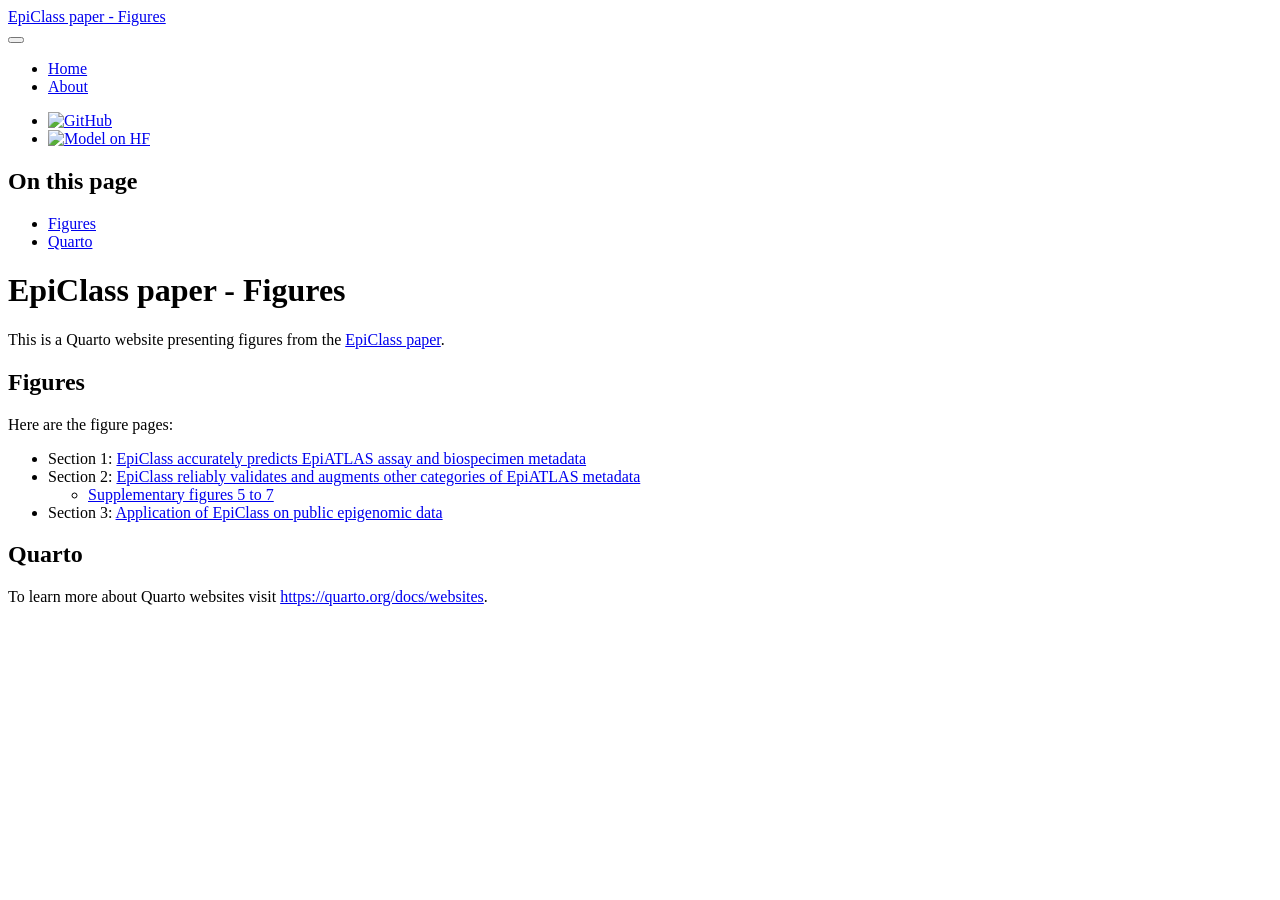
==== docs/epiclass-paper/index.html @ 41513eee "Update Quarto website - Minor figure updates - Update permalinks since repo moved to GitHub org" ====
<!DOCTYPE html>
<html xmlns="http://www.w3.org/1999/xhtml" lang="en" xml:lang="en"><head>

<meta charset="utf-8">
<meta name="generator" content="quarto-1.8.23">

<meta name="viewport" content="width=device-width, initial-scale=1.0, user-scalable=yes">


<title>EpiClass paper - Figures</title>
<style>
code{white-space: pre-wrap;}
span.smallcaps{font-variant: small-caps;}
div.columns{display: flex; gap: min(4vw, 1.5em);}
div.column{flex: auto; overflow-x: auto;}
div.hanging-indent{margin-left: 1.5em; text-indent: -1.5em;}
ul.task-list{list-style: none;}
ul.task-list li input[type="checkbox"] {
  width: 0.8em;
  margin: 0 0.8em 0.2em -1em; /* quarto-specific, see https://github.com/quarto-dev/quarto-cli/issues/4556 */ 
  vertical-align: middle;
}
</style>


<script src="site_libs/quarto-nav/quarto-nav.js"></script>
<script src="site_libs/quarto-nav/headroom.min.js"></script>
<script src="site_libs/clipboard/clipboard.min.js"></script>
<script src="site_libs/quarto-search/autocomplete.umd.js"></script>
<script src="site_libs/quarto-search/fuse.min.js"></script>
<script src="site_libs/quarto-search/quarto-search.js"></script>
<meta name="quarto:offset" content="./">
<script src="site_libs/quarto-html/quarto.js" type="module"></script>
<script src="site_libs/quarto-html/tabsets/tabsets.js" type="module"></script>
<script src="site_libs/quarto-html/axe/axe-check.js" type="module"></script>
<script src="site_libs/quarto-html/popper.min.js"></script>
<script src="site_libs/quarto-html/tippy.umd.min.js"></script>
<script src="site_libs/quarto-html/anchor.min.js"></script>
<link href="site_libs/quarto-html/tippy.css" rel="stylesheet">
<link href="site_libs/quarto-html/quarto-syntax-highlighting-1fe81d0376b2c50856e68e651e390326.css" rel="stylesheet" class="quarto-color-scheme" id="quarto-text-highlighting-styles">
<link href="site_libs/quarto-html/quarto-syntax-highlighting-dark-6f6599830d51be977da3b6af758f8eff.css" rel="stylesheet" class="quarto-color-scheme quarto-color-alternate" id="quarto-text-highlighting-styles">
<link href="site_libs/quarto-html/quarto-syntax-highlighting-1fe81d0376b2c50856e68e651e390326.css" rel="stylesheet" class="quarto-color-scheme-extra" id="quarto-text-highlighting-styles">
<script src="site_libs/bootstrap/bootstrap.min.js"></script>
<link href="site_libs/bootstrap/bootstrap-icons.css" rel="stylesheet">
<link href="site_libs/bootstrap/bootstrap-07bb197e0db71a6900aa1ce06f3a1fbf.min.css" rel="stylesheet" append-hash="true" class="quarto-color-scheme" id="quarto-bootstrap" data-mode="light">
<link href="site_libs/bootstrap/bootstrap-dark-4cb6446d4a8017853ee9f84ed5850398.min.css" rel="stylesheet" append-hash="true" class="quarto-color-scheme quarto-color-alternate" id="quarto-bootstrap" data-mode="dark">
<link href="site_libs/bootstrap/bootstrap-07bb197e0db71a6900aa1ce06f3a1fbf.min.css" rel="stylesheet" append-hash="true" class="quarto-color-scheme-extra" id="quarto-bootstrap" data-mode="light">
<script id="quarto-search-options" type="application/json">{
  "location": "navbar",
  "copy-button": false,
  "collapse-after": 3,
  "panel-placement": "end",
  "type": "overlay",
  "limit": 50,
  "keyboard-shortcut": [
    "f",
    "/",
    "s"
  ],
  "show-item-context": false,
  "language": {
    "search-no-results-text": "No results",
    "search-matching-documents-text": "matching documents",
    "search-copy-link-title": "Copy link to search",
    "search-hide-matches-text": "Hide additional matches",
    "search-more-match-text": "more match in this document",
    "search-more-matches-text": "more matches in this document",
    "search-clear-button-title": "Clear",
    "search-text-placeholder": "",
    "search-detached-cancel-button-title": "Cancel",
    "search-submit-button-title": "Submit",
    "search-label": "Search"
  }
}</script>


<link rel="stylesheet" href="styles.css">
</head>

<body class="nav-fixed quarto-light"><script id="quarto-html-before-body" type="application/javascript">
    const toggleBodyColorMode = (bsSheetEl) => {
      const mode = bsSheetEl.getAttribute("data-mode");
      const bodyEl = window.document.querySelector("body");
      if (mode === "dark") {
        bodyEl.classList.add("quarto-dark");
        bodyEl.classList.remove("quarto-light");
      } else {
        bodyEl.classList.add("quarto-light");
        bodyEl.classList.remove("quarto-dark");
      }
    }
    const toggleBodyColorPrimary = () => {
      const bsSheetEl = window.document.querySelector("link#quarto-bootstrap:not([rel=disabled-stylesheet])");
      if (bsSheetEl) {
        toggleBodyColorMode(bsSheetEl);
      }
    }
    const setColorSchemeToggle = (alternate) => {
      const toggles = window.document.querySelectorAll('.quarto-color-scheme-toggle');
      for (let i=0; i < toggles.length; i++) {
        const toggle = toggles[i];
        if (toggle) {
          if (alternate) {
            toggle.classList.add("alternate");
          } else {
            toggle.classList.remove("alternate");
          }
        }
      }
    };
    const toggleColorMode = (alternate) => {
      // Switch the stylesheets
      const primaryStylesheets = window.document.querySelectorAll('link.quarto-color-scheme:not(.quarto-color-alternate)');
      const alternateStylesheets = window.document.querySelectorAll('link.quarto-color-scheme.quarto-color-alternate');
      manageTransitions('#quarto-margin-sidebar .nav-link', false);
      if (alternate) {
        // note: dark is layered on light, we don't disable primary!
        enableStylesheet(alternateStylesheets);
        for (const sheetNode of alternateStylesheets) {
          if (sheetNode.id === "quarto-bootstrap") {
            toggleBodyColorMode(sheetNode);
          }
        }
      } else {
        disableStylesheet(alternateStylesheets);
        enableStylesheet(primaryStylesheets)
        toggleBodyColorPrimary();
      }
      manageTransitions('#quarto-margin-sidebar .nav-link', true);
      // Switch the toggles
      setColorSchemeToggle(alternate)
      // Hack to workaround the fact that safari doesn't
      // properly recolor the scrollbar when toggling (#1455)
      if (navigator.userAgent.indexOf('Safari') > 0 && navigator.userAgent.indexOf('Chrome') == -1) {
        manageTransitions("body", false);
        window.scrollTo(0, 1);
        setTimeout(() => {
          window.scrollTo(0, 0);
          manageTransitions("body", true);
        }, 40);
      }
    }
    const disableStylesheet = (stylesheets) => {
      for (let i=0; i < stylesheets.length; i++) {
        const stylesheet = stylesheets[i];
        stylesheet.rel = 'disabled-stylesheet';
      }
    }
    const enableStylesheet = (stylesheets) => {
      for (let i=0; i < stylesheets.length; i++) {
        const stylesheet = stylesheets[i];
        if(stylesheet.rel !== 'stylesheet') { // for Chrome, which will still FOUC without this check
          stylesheet.rel = 'stylesheet';
        }
      }
    }
    const manageTransitions = (selector, allowTransitions) => {
      const els = window.document.querySelectorAll(selector);
      for (let i=0; i < els.length; i++) {
        const el = els[i];
        if (allowTransitions) {
          el.classList.remove('notransition');
        } else {
          el.classList.add('notransition');
        }
      }
    }
    const isFileUrl = () => {
      return window.location.protocol === 'file:';
    }
    const hasAlternateSentinel = () => {
      let styleSentinel = getColorSchemeSentinel();
      if (styleSentinel !== null) {
        return styleSentinel === "alternate";
      } else {
        return false;
      }
    }
    const setStyleSentinel = (alternate) => {
      const value = alternate ? "alternate" : "default";
      if (!isFileUrl()) {
        window.localStorage.setItem("quarto-color-scheme", value);
      } else {
        localAlternateSentinel = value;
      }
    }
    const getColorSchemeSentinel = () => {
      if (!isFileUrl()) {
        const storageValue = window.localStorage.getItem("quarto-color-scheme");
        return storageValue != null ? storageValue : localAlternateSentinel;
      } else {
        return localAlternateSentinel;
      }
    }
    const toggleGiscusIfUsed = (isAlternate, darkModeDefault) => {
      const baseTheme = document.querySelector('#giscus-base-theme')?.value ?? 'light';
      const alternateTheme = document.querySelector('#giscus-alt-theme')?.value ?? 'dark';
      let newTheme = '';
      if(authorPrefersDark) {
        newTheme = isAlternate ? baseTheme : alternateTheme;
      } else {
        newTheme = isAlternate ? alternateTheme : baseTheme;
      }
      const changeGiscusTheme = () => {
        // From: https://github.com/giscus/giscus/issues/336
        const sendMessage = (message) => {
          const iframe = document.querySelector('iframe.giscus-frame');
          if (!iframe) return;
          iframe.contentWindow.postMessage({ giscus: message }, 'https://giscus.app');
        }
        sendMessage({
          setConfig: {
            theme: newTheme
          }
        });
      }
      const isGiscussLoaded = window.document.querySelector('iframe.giscus-frame') !== null;
      if (isGiscussLoaded) {
        changeGiscusTheme();
      }
    };
    const authorPrefersDark = false;
    const queryPrefersDark = window.matchMedia('(prefers-color-scheme: dark)');
    const darkModeDefault = queryPrefersDark.matches;
      document.querySelector('link#quarto-text-highlighting-styles.quarto-color-scheme-extra').rel = 'disabled-stylesheet';
      document.querySelector('link#quarto-bootstrap.quarto-color-scheme-extra').rel = 'disabled-stylesheet';
    let localAlternateSentinel = darkModeDefault ? 'alternate' : 'default';
    // Dark / light mode switch
    window.quartoToggleColorScheme = () => {
      // Read the current dark / light value
      let toAlternate = !hasAlternateSentinel();
      toggleColorMode(toAlternate);
      setStyleSentinel(toAlternate);
      toggleGiscusIfUsed(toAlternate, darkModeDefault);
      window.dispatchEvent(new Event('resize'));
    };
    queryPrefersDark.addEventListener("change", e => {
      if(window.localStorage.getItem("quarto-color-scheme") !== null)
        return;
      const alternate = e.matches
      toggleColorMode(alternate);
      localAlternateSentinel = e.matches ? 'alternate' : 'default'; // this is used alongside local storage!
      toggleGiscusIfUsed(alternate, darkModeDefault);
    });
    // Switch to dark mode if need be
    if (hasAlternateSentinel()) {
      toggleColorMode(true);
    } else {
      toggleColorMode(false);
    }
  </script>

<div id="quarto-search-results"></div>
  <header id="quarto-header" class="headroom fixed-top">
    <nav class="navbar navbar-expand-lg " data-bs-theme="dark">
      <div class="navbar-container container-fluid">
      <div class="navbar-brand-container mx-auto">
    <a href="./index.html" class="navbar-brand navbar-brand-logo">
    </a>
    <a class="navbar-brand" href="./index.html">
    <span class="navbar-title">EpiClass paper - Figures</span>
    </a>
  </div>
            <div id="quarto-search" class="" title="Search"></div>
          <button class="navbar-toggler" type="button" data-bs-toggle="collapse" data-bs-target="#navbarCollapse" aria-controls="navbarCollapse" role="menu" aria-expanded="false" aria-label="Toggle navigation" onclick="if (window.quartoToggleHeadroom) { window.quartoToggleHeadroom(); }">
  <span class="navbar-toggler-icon"></span>
</button>
          <div class="collapse navbar-collapse" id="navbarCollapse">
            <ul class="navbar-nav navbar-nav-scroll me-auto">
  <li class="nav-item">
    <a class="nav-link active" href="./index.html" aria-current="page"> 
<span class="menu-text">Home</span></a>
  </li>  
  <li class="nav-item">
    <a class="nav-link" href="./about.html"> 
<span class="menu-text">About</span></a>
  </li>  
</ul>
            <ul class="navbar-nav navbar-nav-scroll ms-auto">
  <li class="nav-item">
    <a class="nav-link" href="https://github.com/rabyj/EpiClass/tree/master"> 
<span class="menu-text"><img src="https://cdn.jsdelivr.net/npm/bootstrap-icons@1.10.0/icons/github.svg" title="View source code on GitHub" class="img-fluid" alt="GitHub"></span></a>
  </li>  
  <li class="nav-item">
    <a class="nav-link" href="https://huggingface.co/collections/KatLeChat/epiclass-models-68adb5ce65c8f2fb93322e59"> 
<span class="menu-text"><img src="https://huggingface.co/datasets/huggingface/badges/resolve/main/model-on-hf-sm.svg" title="Access EpiClass models on HuggingFace" class="img-fluid" alt="Model on HF"></span></a>
  </li>  
</ul>
          </div> <!-- /navcollapse -->
            <div class="quarto-navbar-tools">
  <a href="" class="quarto-color-scheme-toggle quarto-navigation-tool  px-1" onclick="window.quartoToggleColorScheme(); return false;" title="Toggle dark mode"><i class="bi"></i></a>
</div>
      </div> <!-- /container-fluid -->
    </nav>
</header>
<!-- content -->
<div id="quarto-content" class="quarto-container page-columns page-rows-contents page-layout-article page-navbar">
<!-- sidebar -->
<!-- margin-sidebar -->
    <div id="quarto-margin-sidebar" class="sidebar margin-sidebar">
        <nav id="TOC" role="doc-toc" class="toc-active">
    <h2 id="toc-title">On this page</h2>
   
  <ul>
  <li><a href="#figures" id="toc-figures" class="nav-link active" data-scroll-target="#figures">Figures</a></li>
  <li><a href="#quarto" id="toc-quarto" class="nav-link" data-scroll-target="#quarto">Quarto</a></li>
  </ul>
</nav>
    </div>
<!-- main -->
<main class="content" id="quarto-document-content">


<header id="title-block-header" class="quarto-title-block default">
<div class="quarto-title">
<h1 class="title">EpiClass paper - Figures</h1>
</div>



<div class="quarto-title-meta">

    
  
    
  </div>
  


</header>


<p>This is a Quarto website presenting figures from the <a href="https://doi.org/10.1101/2025.09.04.670545">EpiClass paper</a>.</p>
<section id="figures" class="level2">
<h2 class="anchored" data-anchor-id="figures">Figures</h2>
<p>Here are the figure pages:</p>
<ul>
<li>Section 1: <a href="./figs/fig1.html">EpiClass accurately predicts EpiATLAS assay and biospecimen metadata</a></li>
<li>Section 2: <a href="./figs/fig2.html">EpiClass reliably validates and augments other categories of EpiATLAS metadata</a>
<ul>
<li><a href="./figs/fig2-supp.html">Supplementary figures 5 to 7</a></li>
</ul></li>
<li>Section 3: <a href="./figs/fig3.html">Application of EpiClass on public epigenomic data</a></li>
</ul>
</section>
<section id="quarto" class="level2">
<h2 class="anchored" data-anchor-id="quarto">Quarto</h2>
<p>To learn more about Quarto websites visit <a href="https://quarto.org/docs/websites" class="uri">https://quarto.org/docs/websites</a>.</p>


</section>

</main> <!-- /main -->
<script id="quarto-html-after-body" type="application/javascript">
  window.document.addEventListener("DOMContentLoaded", function (event) {
    // Ensure there is a toggle, if there isn't float one in the top right
    if (window.document.querySelector('.quarto-color-scheme-toggle') === null) {
      const a = window.document.createElement('a');
      a.classList.add('top-right');
      a.classList.add('quarto-color-scheme-toggle');
      a.href = "";
      a.onclick = function() { try { window.quartoToggleColorScheme(); } catch {} return false; };
      const i = window.document.createElement("i");
      i.classList.add('bi');
      a.appendChild(i);
      window.document.body.appendChild(a);
    }
    setColorSchemeToggle(hasAlternateSentinel())
    const icon = "";
    const anchorJS = new window.AnchorJS();
    anchorJS.options = {
      placement: 'right',
      icon: icon
    };
    anchorJS.add('.anchored');
    const isCodeAnnotation = (el) => {
      for (const clz of el.classList) {
        if (clz.startsWith('code-annotation-')) {                     
          return true;
        }
      }
      return false;
    }
    const onCopySuccess = function(e) {
      // button target
      const button = e.trigger;
      // don't keep focus
      button.blur();
      // flash "checked"
      button.classList.add('code-copy-button-checked');
      var currentTitle = button.getAttribute("title");
      button.setAttribute("title", "Copied!");
      let tooltip;
      if (window.bootstrap) {
        button.setAttribute("data-bs-toggle", "tooltip");
        button.setAttribute("data-bs-placement", "left");
        button.setAttribute("data-bs-title", "Copied!");
        tooltip = new bootstrap.Tooltip(button, 
          { trigger: "manual", 
            customClass: "code-copy-button-tooltip",
            offset: [0, -8]});
        tooltip.show();    
      }
      setTimeout(function() {
        if (tooltip) {
          tooltip.hide();
          button.removeAttribute("data-bs-title");
          button.removeAttribute("data-bs-toggle");
          button.removeAttribute("data-bs-placement");
        }
        button.setAttribute("title", currentTitle);
        button.classList.remove('code-copy-button-checked');
      }, 1000);
      // clear code selection
      e.clearSelection();
    }
    const getTextToCopy = function(trigger) {
      const outerScaffold = trigger.parentElement.cloneNode(true);
      const codeEl = outerScaffold.querySelector('code');
      for (const childEl of codeEl.children) {
        if (isCodeAnnotation(childEl)) {
          childEl.remove();
        }
      }
      return codeEl.innerText;
    }
    const clipboard = new window.ClipboardJS('.code-copy-button:not([data-in-quarto-modal])', {
      text: getTextToCopy
    });
    clipboard.on('success', onCopySuccess);
    if (window.document.getElementById('quarto-embedded-source-code-modal')) {
      const clipboardModal = new window.ClipboardJS('.code-copy-button[data-in-quarto-modal]', {
        text: getTextToCopy,
        container: window.document.getElementById('quarto-embedded-source-code-modal')
      });
      clipboardModal.on('success', onCopySuccess);
    }
      var localhostRegex = new RegExp(/^(?:http|https):\/\/localhost\:?[0-9]*\//);
      var mailtoRegex = new RegExp(/^mailto:/);
        var filterRegex = new RegExp('/' + window.location.host + '/');
      var isInternal = (href) => {
          return filterRegex.test(href) || localhostRegex.test(href) || mailtoRegex.test(href);
      }
      // Inspect non-navigation links and adorn them if external
     var links = window.document.querySelectorAll('a[href]:not(.nav-link):not(.navbar-brand):not(.toc-action):not(.sidebar-link):not(.sidebar-item-toggle):not(.pagination-link):not(.no-external):not([aria-hidden]):not(.dropdown-item):not(.quarto-navigation-tool):not(.about-link)');
      for (var i=0; i<links.length; i++) {
        const link = links[i];
        if (!isInternal(link.href)) {
          // undo the damage that might have been done by quarto-nav.js in the case of
          // links that we want to consider external
          if (link.dataset.originalHref !== undefined) {
            link.href = link.dataset.originalHref;
          }
        }
      }
    function tippyHover(el, contentFn, onTriggerFn, onUntriggerFn) {
      const config = {
        allowHTML: true,
        maxWidth: 500,
        delay: 100,
        arrow: false,
        appendTo: function(el) {
            return el.parentElement;
        },
        interactive: true,
        interactiveBorder: 10,
        theme: 'quarto',
        placement: 'bottom-start',
      };
      if (contentFn) {
        config.content = contentFn;
      }
      if (onTriggerFn) {
        config.onTrigger = onTriggerFn;
      }
      if (onUntriggerFn) {
        config.onUntrigger = onUntriggerFn;
      }
      window.tippy(el, config); 
    }
    const noterefs = window.document.querySelectorAll('a[role="doc-noteref"]');
    for (var i=0; i<noterefs.length; i++) {
      const ref = noterefs[i];
      tippyHover(ref, function() {
        // use id or data attribute instead here
        let href = ref.getAttribute('data-footnote-href') || ref.getAttribute('href');
        try { href = new URL(href).hash; } catch {}
        const id = href.replace(/^#\/?/, "");
        const note = window.document.getElementById(id);
        if (note) {
          return note.innerHTML;
        } else {
          return "";
        }
      });
    }
    const xrefs = window.document.querySelectorAll('a.quarto-xref');
    const processXRef = (id, note) => {
      // Strip column container classes
      const stripColumnClz = (el) => {
        el.classList.remove("page-full", "page-columns");
        if (el.children) {
          for (const child of el.children) {
            stripColumnClz(child);
          }
        }
      }
      stripColumnClz(note)
      if (id === null || id.startsWith('sec-')) {
        // Special case sections, only their first couple elements
        const container = document.createElement("div");
        if (note.children && note.children.length > 2) {
          container.appendChild(note.children[0].cloneNode(true));
          for (let i = 1; i < note.children.length; i++) {
            const child = note.children[i];
            if (child.tagName === "P" && child.innerText === "") {
              continue;
            } else {
              container.appendChild(child.cloneNode(true));
              break;
            }
          }
          if (window.Quarto?.typesetMath) {
            window.Quarto.typesetMath(container);
          }
          return container.innerHTML
        } else {
          if (window.Quarto?.typesetMath) {
            window.Quarto.typesetMath(note);
          }
          return note.innerHTML;
        }
      } else {
        // Remove any anchor links if they are present
        const anchorLink = note.querySelector('a.anchorjs-link');
        if (anchorLink) {
          anchorLink.remove();
        }
        if (window.Quarto?.typesetMath) {
          window.Quarto.typesetMath(note);
        }
        if (note.classList.contains("callout")) {
          return note.outerHTML;
        } else {
          return note.innerHTML;
        }
      }
    }
    for (var i=0; i<xrefs.length; i++) {
      const xref = xrefs[i];
      tippyHover(xref, undefined, function(instance) {
        instance.disable();
        let url = xref.getAttribute('href');
        let hash = undefined; 
        if (url.startsWith('#')) {
          hash = url;
        } else {
          try { hash = new URL(url).hash; } catch {}
        }
        if (hash) {
          const id = hash.replace(/^#\/?/, "");
          const note = window.document.getElementById(id);
          if (note !== null) {
            try {
              const html = processXRef(id, note.cloneNode(true));
              instance.setContent(html);
            } finally {
              instance.enable();
              instance.show();
            }
          } else {
            // See if we can fetch this
            fetch(url.split('#')[0])
            .then(res => res.text())
            .then(html => {
              const parser = new DOMParser();
              const htmlDoc = parser.parseFromString(html, "text/html");
              const note = htmlDoc.getElementById(id);
              if (note !== null) {
                const html = processXRef(id, note);
                instance.setContent(html);
              } 
            }).finally(() => {
              instance.enable();
              instance.show();
            });
          }
        } else {
          // See if we can fetch a full url (with no hash to target)
          // This is a special case and we should probably do some content thinning / targeting
          fetch(url)
          .then(res => res.text())
          .then(html => {
            const parser = new DOMParser();
            const htmlDoc = parser.parseFromString(html, "text/html");
            const note = htmlDoc.querySelector('main.content');
            if (note !== null) {
              // This should only happen for chapter cross references
              // (since there is no id in the URL)
              // remove the first header
              if (note.children.length > 0 && note.children[0].tagName === "HEADER") {
                note.children[0].remove();
              }
              const html = processXRef(null, note);
              instance.setContent(html);
            } 
          }).finally(() => {
            instance.enable();
            instance.show();
          });
        }
      }, function(instance) {
      });
    }
        let selectedAnnoteEl;
        const selectorForAnnotation = ( cell, annotation) => {
          let cellAttr = 'data-code-cell="' + cell + '"';
          let lineAttr = 'data-code-annotation="' +  annotation + '"';
          const selector = 'span[' + cellAttr + '][' + lineAttr + ']';
          return selector;
        }
        const selectCodeLines = (annoteEl) => {
          const doc = window.document;
          const targetCell = annoteEl.getAttribute("data-target-cell");
          const targetAnnotation = annoteEl.getAttribute("data-target-annotation");
          const annoteSpan = window.document.querySelector(selectorForAnnotation(targetCell, targetAnnotation));
          const lines = annoteSpan.getAttribute("data-code-lines").split(",");
          const lineIds = lines.map((line) => {
            return targetCell + "-" + line;
          })
          let top = null;
          let height = null;
          let parent = null;
          if (lineIds.length > 0) {
              //compute the position of the single el (top and bottom and make a div)
              const el = window.document.getElementById(lineIds[0]);
              top = el.offsetTop;
              height = el.offsetHeight;
              parent = el.parentElement.parentElement;
            if (lineIds.length > 1) {
              const lastEl = window.document.getElementById(lineIds[lineIds.length - 1]);
              const bottom = lastEl.offsetTop + lastEl.offsetHeight;
              height = bottom - top;
            }
            if (top !== null && height !== null && parent !== null) {
              // cook up a div (if necessary) and position it 
              let div = window.document.getElementById("code-annotation-line-highlight");
              if (div === null) {
                div = window.document.createElement("div");
                div.setAttribute("id", "code-annotation-line-highlight");
                div.style.position = 'absolute';
                parent.appendChild(div);
              }
              div.style.top = top - 2 + "px";
              div.style.height = height + 4 + "px";
              div.style.left = 0;
              let gutterDiv = window.document.getElementById("code-annotation-line-highlight-gutter");
              if (gutterDiv === null) {
                gutterDiv = window.document.createElement("div");
                gutterDiv.setAttribute("id", "code-annotation-line-highlight-gutter");
                gutterDiv.style.position = 'absolute';
                const codeCell = window.document.getElementById(targetCell);
                const gutter = codeCell.querySelector('.code-annotation-gutter');
                gutter.appendChild(gutterDiv);
              }
              gutterDiv.style.top = top - 2 + "px";
              gutterDiv.style.height = height + 4 + "px";
            }
            selectedAnnoteEl = annoteEl;
          }
        };
        const unselectCodeLines = () => {
          const elementsIds = ["code-annotation-line-highlight", "code-annotation-line-highlight-gutter"];
          elementsIds.forEach((elId) => {
            const div = window.document.getElementById(elId);
            if (div) {
              div.remove();
            }
          });
          selectedAnnoteEl = undefined;
        };
          // Handle positioning of the toggle
      window.addEventListener(
        "resize",
        throttle(() => {
          elRect = undefined;
          if (selectedAnnoteEl) {
            selectCodeLines(selectedAnnoteEl);
          }
        }, 10)
      );
      function throttle(fn, ms) {
      let throttle = false;
      let timer;
        return (...args) => {
          if(!throttle) { // first call gets through
              fn.apply(this, args);
              throttle = true;
          } else { // all the others get throttled
              if(timer) clearTimeout(timer); // cancel #2
              timer = setTimeout(() => {
                fn.apply(this, args);
                timer = throttle = false;
              }, ms);
          }
        };
      }
        // Attach click handler to the DT
        const annoteDls = window.document.querySelectorAll('dt[data-target-cell]');
        for (const annoteDlNode of annoteDls) {
          annoteDlNode.addEventListener('click', (event) => {
            const clickedEl = event.target;
            if (clickedEl !== selectedAnnoteEl) {
              unselectCodeLines();
              const activeEl = window.document.querySelector('dt[data-target-cell].code-annotation-active');
              if (activeEl) {
                activeEl.classList.remove('code-annotation-active');
              }
              selectCodeLines(clickedEl);
              clickedEl.classList.add('code-annotation-active');
            } else {
              // Unselect the line
              unselectCodeLines();
              clickedEl.classList.remove('code-annotation-active');
            }
          });
        }
    const findCites = (el) => {
      const parentEl = el.parentElement;
      if (parentEl) {
        const cites = parentEl.dataset.cites;
        if (cites) {
          return {
            el,
            cites: cites.split(' ')
          };
        } else {
          return findCites(el.parentElement)
        }
      } else {
        return undefined;
      }
    };
    var bibliorefs = window.document.querySelectorAll('a[role="doc-biblioref"]');
    for (var i=0; i<bibliorefs.length; i++) {
      const ref = bibliorefs[i];
      const citeInfo = findCites(ref);
      if (citeInfo) {
        tippyHover(citeInfo.el, function() {
          var popup = window.document.createElement('div');
          citeInfo.cites.forEach(function(cite) {
            var citeDiv = window.document.createElement('div');
            citeDiv.classList.add('hanging-indent');
            citeDiv.classList.add('csl-entry');
            var biblioDiv = window.document.getElementById('ref-' + cite);
            if (biblioDiv) {
              citeDiv.innerHTML = biblioDiv.innerHTML;
            }
            popup.appendChild(citeDiv);
          });
          return popup.innerHTML;
        });
      }
    }
  });
  </script>
</div> <!-- /content -->




</body></html>
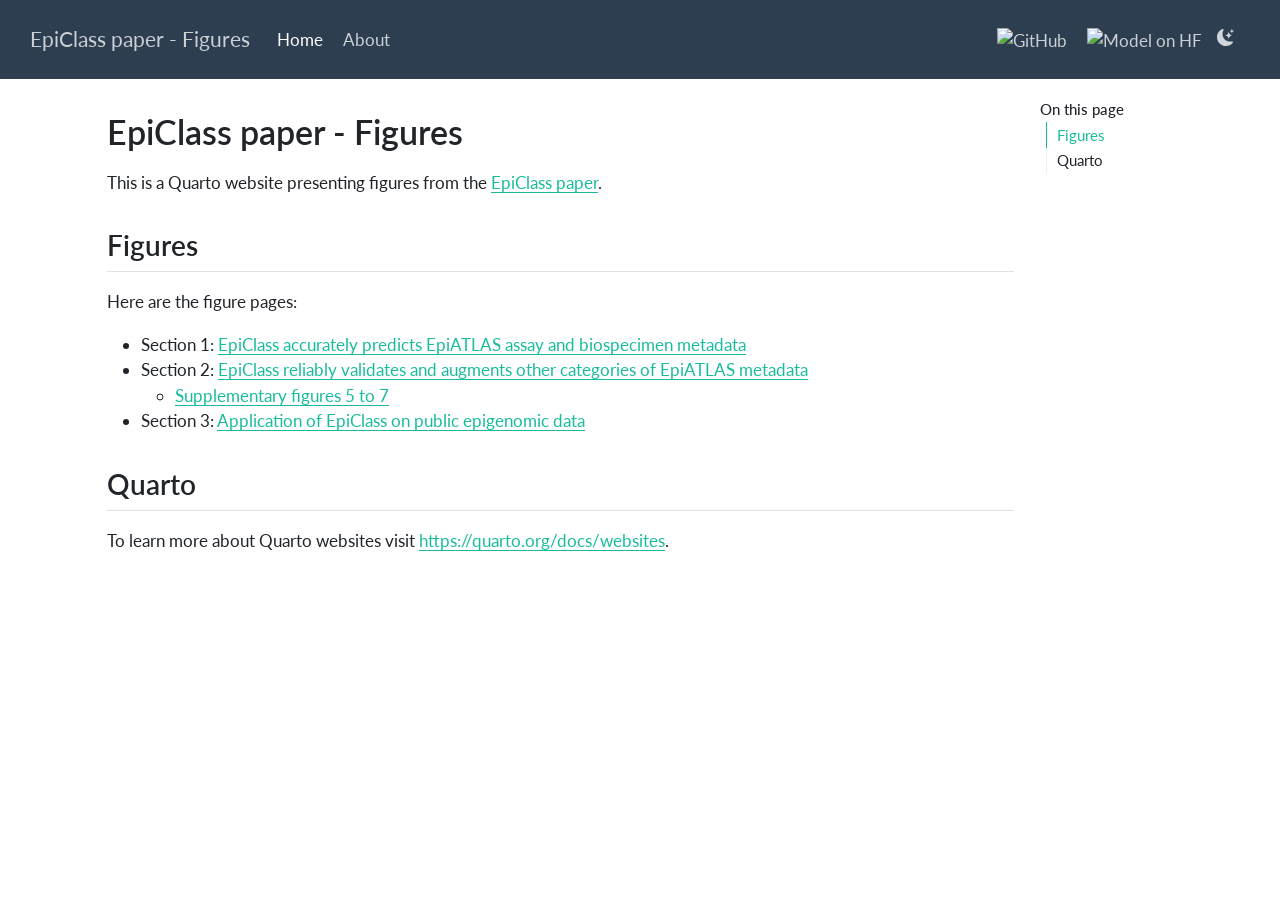
==== commit 365aaeb7: "Quarto: Update rendered website" ====
--- a/docs/epiclass-paper/index.html
+++ b/docs/epiclass-paper/index.html
@@ -2,13 +2,16 @@
 <html xmlns="http://www.w3.org/1999/xhtml" lang="en" xml:lang="en"><head>
 
 <meta charset="utf-8">
-<meta name="generator" content="quarto-1.8.23">
+<meta name="generator" content="quarto-1.9.37">
 
 <meta name="viewport" content="width=device-width, initial-scale=1.0, user-scalable=yes">
 
 
 <title>EpiClass paper - Figures</title>
 <style>
+/* Default styles provided by pandoc.
+** See https://pandoc.org/MANUAL.html#variables-for-html for config info.
+*/
 code{white-space: pre-wrap;}
 span.smallcaps{font-variant: small-caps;}
 div.columns{display: flex; gap: min(4vw, 1.5em);}
@@ -32,19 +35,18 @@
 <meta name="quarto:offset" content="./">
 <script src="site_libs/quarto-html/quarto.js" type="module"></script>
 <script src="site_libs/quarto-html/tabsets/tabsets.js" type="module"></script>
-<script src="site_libs/quarto-html/axe/axe-check.js" type="module"></script>
 <script src="site_libs/quarto-html/popper.min.js"></script>
 <script src="site_libs/quarto-html/tippy.umd.min.js"></script>
 <script src="site_libs/quarto-html/anchor.min.js"></script>
 <link href="site_libs/quarto-html/tippy.css" rel="stylesheet">
-<link href="site_libs/quarto-html/quarto-syntax-highlighting-1fe81d0376b2c50856e68e651e390326.css" rel="stylesheet" class="quarto-color-scheme" id="quarto-text-highlighting-styles">
-<link href="site_libs/quarto-html/quarto-syntax-highlighting-dark-6f6599830d51be977da3b6af758f8eff.css" rel="stylesheet" class="quarto-color-scheme quarto-color-alternate" id="quarto-text-highlighting-styles">
-<link href="site_libs/quarto-html/quarto-syntax-highlighting-1fe81d0376b2c50856e68e651e390326.css" rel="stylesheet" class="quarto-color-scheme-extra" id="quarto-text-highlighting-styles">
+<link href="site_libs/quarto-html/quarto-syntax-highlighting-7f8f88aac4f3542376d5c11b86a4c14d.css" rel="stylesheet" class="quarto-color-scheme" id="quarto-text-highlighting-styles">
+<link href="site_libs/quarto-html/quarto-syntax-highlighting-dark-d0ae9245876894da5ac7e18953ecc5cc.css" rel="stylesheet" class="quarto-color-scheme quarto-color-alternate" id="quarto-text-highlighting-styles">
+<link href="site_libs/quarto-html/quarto-syntax-highlighting-7f8f88aac4f3542376d5c11b86a4c14d.css" rel="stylesheet" class="quarto-color-scheme-extra" id="quarto-text-highlighting-styles">
 <script src="site_libs/bootstrap/bootstrap.min.js"></script>
 <link href="site_libs/bootstrap/bootstrap-icons.css" rel="stylesheet">
-<link href="site_libs/bootstrap/bootstrap-07bb197e0db71a6900aa1ce06f3a1fbf.min.css" rel="stylesheet" append-hash="true" class="quarto-color-scheme" id="quarto-bootstrap" data-mode="light">
-<link href="site_libs/bootstrap/bootstrap-dark-4cb6446d4a8017853ee9f84ed5850398.min.css" rel="stylesheet" append-hash="true" class="quarto-color-scheme quarto-color-alternate" id="quarto-bootstrap" data-mode="dark">
-<link href="site_libs/bootstrap/bootstrap-07bb197e0db71a6900aa1ce06f3a1fbf.min.css" rel="stylesheet" append-hash="true" class="quarto-color-scheme-extra" id="quarto-bootstrap" data-mode="light">
+<link href="site_libs/bootstrap/bootstrap-ccfd2e8edac453e2cd6bf10be5bb8220.min.css" rel="stylesheet" append-hash="true" class="quarto-color-scheme" id="quarto-bootstrap" data-mode="light">
+<link href="site_libs/bootstrap/bootstrap-dark-0bb17cc96dacb0f610bd5f8b581cd874.min.css" rel="stylesheet" append-hash="true" class="quarto-color-scheme quarto-color-alternate" id="quarto-bootstrap" data-mode="dark">
+<link href="site_libs/bootstrap/bootstrap-ccfd2e8edac453e2cd6bf10be5bb8220.min.css" rel="stylesheet" append-hash="true" class="quarto-color-scheme-extra" id="quarto-bootstrap" data-mode="light">
 <script id="quarto-search-options" type="application/json">{
   "location": "navbar",
   "copy-button": false,
@@ -255,8 +257,6 @@
     <nav class="navbar navbar-expand-lg " data-bs-theme="dark">
       <div class="navbar-container container-fluid">
       <div class="navbar-brand-container mx-auto">
-    <a href="./index.html" class="navbar-brand navbar-brand-logo">
-    </a>
     <a class="navbar-brand" href="./index.html">
     <span class="navbar-title">EpiClass paper - Figures</span>
     </a>
@@ -278,7 +278,7 @@
 </ul>
             <ul class="navbar-nav navbar-nav-scroll ms-auto">
   <li class="nav-item">
-    <a class="nav-link" href="https://github.com/rabyj/EpiClass/tree/master"> 
+    <a class="nav-link" href="https://github.com/labjacquespe/EpiClass/tree/master"> 
 <span class="menu-text"><img src="https://cdn.jsdelivr.net/npm/bootstrap-icons@1.10.0/icons/github.svg" title="View source code on GitHub" class="img-fluid" alt="GitHub"></span></a>
   </li>  
   <li class="nav-item">
@@ -335,12 +335,12 @@
 <h2 class="anchored" data-anchor-id="figures">Figures</h2>
 <p>Here are the figure pages:</p>
 <ul>
-<li>Section 1: <a href="./figs/fig1.html">EpiClass accurately predicts EpiATLAS assay and biospecimen metadata</a></li>
-<li>Section 2: <a href="./figs/fig2.html">EpiClass reliably validates and augments other categories of EpiATLAS metadata</a>
+<li>Section 1: <a href="./figs/sec1.html">EpiClass accurately predicts EpiATLAS assay and biospecimen metadata</a></li>
+<li>Section 2: <a href="./figs/sec2.html">EpiClass reliably validates and augments other categories of EpiATLAS metadata</a>
 <ul>
-<li><a href="./figs/fig2-supp.html">Supplementary figures 5 to 7</a></li>
+<li><a href="./figs/sec2-supp.html">Supplementary figures 5 to 7</a></li>
 </ul></li>
-<li>Section 3: <a href="./figs/fig3.html">Application of EpiClass on public epigenomic data</a></li>
+<li>Section 3: <a href="./figs/sec3.html">Application of EpiClass on public epigenomic data</a></li>
 </ul>
 </section>
 <section id="quarto" class="level2">
--- a/docs/epiclass-paper/site_libs/quarto-html/quarto-syntax-highlighting-7f8f88aac4f3542376d5c11b86a4c14d.css
+++ b/docs/epiclass-paper/site_libs/quarto-html/quarto-syntax-highlighting-7f8f88aac4f3542376d5c11b86a4c14d.css
@@ -0,0 +1,236 @@
+/* quarto syntax highlight colors */
+:root {
+  --quarto-hl-ot-color: #003B4F;
+  --quarto-hl-at-color: #657422;
+  --quarto-hl-ss-color: #20794D;
+  --quarto-hl-an-color: #5E5E5E;
+  --quarto-hl-fu-color: #4758AB;
+  --quarto-hl-st-color: #20794D;
+  --quarto-hl-cf-color: #003B4F;
+  --quarto-hl-op-color: #5E5E5E;
+  --quarto-hl-er-color: #AD0000;
+  --quarto-hl-bn-color: #AD0000;
+  --quarto-hl-al-color: #AD0000;
+  --quarto-hl-va-color: #111111;
+  --quarto-hl-bu-color: inherit;
+  --quarto-hl-ex-color: inherit;
+  --quarto-hl-pp-color: #AD0000;
+  --quarto-hl-in-color: #5E5E5E;
+  --quarto-hl-vs-color: #20794D;
+  --quarto-hl-wa-color: #5E5E5E;
+  --quarto-hl-do-color: #5E5E5E;
+  --quarto-hl-im-color: #00769E;
+  --quarto-hl-ch-color: #20794D;
+  --quarto-hl-dt-color: #AD0000;
+  --quarto-hl-fl-color: #AD0000;
+  --quarto-hl-co-color: #5E5E5E;
+  --quarto-hl-cv-color: #5E5E5E;
+  --quarto-hl-cn-color: #8f5902;
+  --quarto-hl-sc-color: #5E5E5E;
+  --quarto-hl-dv-color: #AD0000;
+  --quarto-hl-kw-color: #003B4F;
+}
+
+/* other quarto variables */
+:root {
+  --quarto-font-monospace: SFMono-Regular, Menlo, Monaco, Consolas, "Liberation Mono", "Courier New", monospace;
+}
+
+/* syntax highlight based on Pandoc's rules */
+pre > code.sourceCode > span {
+  color: #003B4F;
+}
+
+code.sourceCode > span {
+  color: #003B4F;
+}
+
+div.sourceCode,
+div.sourceCode pre.sourceCode {
+  color: #003B4F;
+}
+
+/* Normal */
+code span {
+  color: #003B4F;
+}
+
+/* Alert */
+code span.al {
+  color: #AD0000;
+  font-style: inherit;
+}
+
+/* Annotation */
+code span.an {
+  color: #5E5E5E;
+  font-style: inherit;
+}
+
+/* Attribute */
+code span.at {
+  color: #657422;
+  font-style: inherit;
+}
+
+/* BaseN */
+code span.bn {
+  color: #AD0000;
+  font-style: inherit;
+}
+
+/* BuiltIn */
+code span.bu {
+  font-style: inherit;
+}
+
+/* ControlFlow */
+code span.cf {
+  color: #003B4F;
+  font-weight: bold;
+  font-style: inherit;
+}
+
+/* Char */
+code span.ch {
+  color: #20794D;
+  font-style: inherit;
+}
+
+/* Constant */
+code span.cn {
+  color: #8f5902;
+  font-style: inherit;
+}
+
+/* Comment */
+code span.co {
+  color: #5E5E5E;
+  font-style: inherit;
+}
+
+/* CommentVar */
+code span.cv {
+  color: #5E5E5E;
+  font-style: italic;
+}
+
+/* Documentation */
+code span.do {
+  color: #5E5E5E;
+  font-style: italic;
+}
+
+/* DataType */
+code span.dt {
+  color: #AD0000;
+  font-style: inherit;
+}
+
+/* DecVal */
+code span.dv {
+  color: #AD0000;
+  font-style: inherit;
+}
+
+/* Error */
+code span.er {
+  color: #AD0000;
+  font-style: inherit;
+}
+
+/* Extension */
+code span.ex {
+  font-style: inherit;
+}
+
+/* Float */
+code span.fl {
+  color: #AD0000;
+  font-style: inherit;
+}
+
+/* Function */
+code span.fu {
+  color: #4758AB;
+  font-style: inherit;
+}
+
+/* Import */
+code span.im {
+  color: #00769E;
+  font-style: inherit;
+}
+
+/* Information */
+code span.in {
+  color: #5E5E5E;
+  font-style: inherit;
+}
+
+/* Keyword */
+code span.kw {
+  color: #003B4F;
+  font-weight: bold;
+  font-style: inherit;
+}
+
+/* Operator */
+code span.op {
+  color: #5E5E5E;
+  font-style: inherit;
+}
+
+/* Other */
+code span.ot {
+  color: #003B4F;
+  font-style: inherit;
+}
+
+/* Preprocessor */
+code span.pp {
+  color: #AD0000;
+  font-style: inherit;
+}
+
+/* SpecialChar */
+code span.sc {
+  color: #5E5E5E;
+  font-style: inherit;
+}
+
+/* SpecialString */
+code span.ss {
+  color: #20794D;
+  font-style: inherit;
+}
+
+/* String */
+code span.st {
+  color: #20794D;
+  font-style: inherit;
+}
+
+/* Variable */
+code span.va {
+  color: #111111;
+  font-style: inherit;
+}
+
+/* VerbatimString */
+code span.vs {
+  color: #20794D;
+  font-style: inherit;
+}
+
+/* Warning */
+code span.wa {
+  color: #5E5E5E;
+  font-style: italic;
+}
+
+.prevent-inlining {
+  content: "</";
+}
+
+/*# sourceMappingURL=789ad8cd35626ba772517505b42a116e.css.map */
--- a/docs/epiclass-paper/site_libs/quarto-html/quarto-syntax-highlighting-dark-d0ae9245876894da5ac7e18953ecc5cc.css
+++ b/docs/epiclass-paper/site_libs/quarto-html/quarto-syntax-highlighting-dark-d0ae9245876894da5ac7e18953ecc5cc.css
@@ -0,0 +1,219 @@
+/* quarto syntax highlight colors */
+:root {
+  --quarto-hl-al-color: #f07178;
+  --quarto-hl-an-color: #d4d0ab;
+  --quarto-hl-at-color: #00e0e0;
+  --quarto-hl-bn-color: #d4d0ab;
+  --quarto-hl-bu-color: #abe338;
+  --quarto-hl-ch-color: #abe338;
+  --quarto-hl-co-color: #f8f8f2;
+  --quarto-hl-cv-color: #ffd700;
+  --quarto-hl-cn-color: #ffd700;
+  --quarto-hl-cf-color: #ffa07a;
+  --quarto-hl-dt-color: #ffa07a;
+  --quarto-hl-dv-color: #d4d0ab;
+  --quarto-hl-do-color: #f8f8f2;
+  --quarto-hl-er-color: #f07178;
+  --quarto-hl-ex-color: #00e0e0;
+  --quarto-hl-fl-color: #d4d0ab;
+  --quarto-hl-fu-color: #ffa07a;
+  --quarto-hl-im-color: #abe338;
+  --quarto-hl-in-color: #d4d0ab;
+  --quarto-hl-kw-color: #ffa07a;
+  --quarto-hl-op-color: #ffa07a;
+  --quarto-hl-ot-color: #00e0e0;
+  --quarto-hl-pp-color: #dcc6e0;
+  --quarto-hl-re-color: #00e0e0;
+  --quarto-hl-sc-color: #abe338;
+  --quarto-hl-ss-color: #abe338;
+  --quarto-hl-st-color: #abe338;
+  --quarto-hl-va-color: #00e0e0;
+  --quarto-hl-vs-color: #abe338;
+  --quarto-hl-wa-color: #dcc6e0;
+}
+
+/* other quarto variables */
+:root {
+  --quarto-font-monospace: SFMono-Regular, Menlo, Monaco, Consolas, "Liberation Mono", "Courier New", monospace;
+}
+
+/* syntax highlight based on Pandoc's rules */
+pre > code.sourceCode > span {
+  color: #f8f8f2;
+}
+
+code.sourceCode > span {
+  color: #f8f8f2;
+}
+
+div.sourceCode,
+div.sourceCode pre.sourceCode {
+  color: #f8f8f2;
+}
+
+/* Normal */
+code span {
+  color: #f8f8f2;
+}
+
+/* Alert */
+code span.al {
+  color: #f07178;
+}
+
+/* Annotation */
+code span.an {
+  color: #d4d0ab;
+}
+
+/* Attribute */
+code span.at {
+  color: #00e0e0;
+}
+
+/* BaseN */
+code span.bn {
+  color: #d4d0ab;
+}
+
+/* BuiltIn */
+code span.bu {
+  color: #abe338;
+}
+
+/* ControlFlow */
+code span.cf {
+  font-weight: bold;
+  color: #ffa07a;
+}
+
+/* Char */
+code span.ch {
+  color: #abe338;
+}
+
+/* Constant */
+code span.cn {
+  color: #ffd700;
+}
+
+/* Comment */
+code span.co {
+  font-style: italic;
+  color: #f8f8f2;
+}
+
+/* CommentVar */
+code span.cv {
+  color: #ffd700;
+}
+
+/* Documentation */
+code span.do {
+  color: #f8f8f2;
+}
+
+/* DataType */
+code span.dt {
+  color: #ffa07a;
+}
+
+/* DecVal */
+code span.dv {
+  color: #d4d0ab;
+}
+
+/* Error */
+code span.er {
+  color: #f07178;
+  text-decoration: underline;
+}
+
+/* Extension */
+code span.ex {
+  font-weight: bold;
+  color: #00e0e0;
+}
+
+/* Float */
+code span.fl {
+  color: #d4d0ab;
+}
+
+/* Function */
+code span.fu {
+  color: #ffa07a;
+}
+
+/* Import */
+code span.im {
+  color: #abe338;
+}
+
+/* Information */
+code span.in {
+  color: #d4d0ab;
+}
+
+/* Keyword */
+code span.kw {
+  font-weight: bold;
+  color: #ffa07a;
+}
+
+/* Operator */
+code span.op {
+  color: #ffa07a;
+}
+
+/* Other */
+code span.ot {
+  color: #00e0e0;
+}
+
+/* Preprocessor */
+code span.pp {
+  color: #dcc6e0;
+}
+
+/* RegionMarker */
+code span.re {
+  background-color: #f8f8f2;
+  color: #00e0e0;
+}
+
+/* SpecialChar */
+code span.sc {
+  color: #abe338;
+}
+
+/* SpecialString */
+code span.ss {
+  color: #abe338;
+}
+
+/* String */
+code span.st {
+  color: #abe338;
+}
+
+/* Variable */
+code span.va {
+  color: #00e0e0;
+}
+
+/* VerbatimString */
+code span.vs {
+  color: #abe338;
+}
+
+/* Warning */
+code span.wa {
+  color: #dcc6e0;
+}
+
+.prevent-inlining {
+  content: "</";
+}
+
+/*# sourceMappingURL=e2dac9153eaf3c552d5043f9565d03d7.css.map */
--- a/docs/epiclass-paper/site_libs/quarto-html/quarto-syntax-highlighting-7f8f88aac4f3542376d5c11b86a4c14d.css
+++ b/docs/epiclass-paper/site_libs/quarto-html/quarto-syntax-highlighting-7f8f88aac4f3542376d5c11b86a4c14d.css
@@ -0,0 +1,236 @@
+/* quarto syntax highlight colors */
+:root {
+  --quarto-hl-ot-color: #003B4F;
+  --quarto-hl-at-color: #657422;
+  --quarto-hl-ss-color: #20794D;
+  --quarto-hl-an-color: #5E5E5E;
+  --quarto-hl-fu-color: #4758AB;
+  --quarto-hl-st-color: #20794D;
+  --quarto-hl-cf-color: #003B4F;
+  --quarto-hl-op-color: #5E5E5E;
+  --quarto-hl-er-color: #AD0000;
+  --quarto-hl-bn-color: #AD0000;
+  --quarto-hl-al-color: #AD0000;
+  --quarto-hl-va-color: #111111;
+  --quarto-hl-bu-color: inherit;
+  --quarto-hl-ex-color: inherit;
+  --quarto-hl-pp-color: #AD0000;
+  --quarto-hl-in-color: #5E5E5E;
+  --quarto-hl-vs-color: #20794D;
+  --quarto-hl-wa-color: #5E5E5E;
+  --quarto-hl-do-color: #5E5E5E;
+  --quarto-hl-im-color: #00769E;
+  --quarto-hl-ch-color: #20794D;
+  --quarto-hl-dt-color: #AD0000;
+  --quarto-hl-fl-color: #AD0000;
+  --quarto-hl-co-color: #5E5E5E;
+  --quarto-hl-cv-color: #5E5E5E;
+  --quarto-hl-cn-color: #8f5902;
+  --quarto-hl-sc-color: #5E5E5E;
+  --quarto-hl-dv-color: #AD0000;
+  --quarto-hl-kw-color: #003B4F;
+}
+
+/* other quarto variables */
+:root {
+  --quarto-font-monospace: SFMono-Regular, Menlo, Monaco, Consolas, "Liberation Mono", "Courier New", monospace;
+}
+
+/* syntax highlight based on Pandoc's rules */
+pre > code.sourceCode > span {
+  color: #003B4F;
+}
+
+code.sourceCode > span {
+  color: #003B4F;
+}
+
+div.sourceCode,
+div.sourceCode pre.sourceCode {
+  color: #003B4F;
+}
+
+/* Normal */
+code span {
+  color: #003B4F;
+}
+
+/* Alert */
+code span.al {
+  color: #AD0000;
+  font-style: inherit;
+}
+
+/* Annotation */
+code span.an {
+  color: #5E5E5E;
+  font-style: inherit;
+}
+
+/* Attribute */
+code span.at {
+  color: #657422;
+  font-style: inherit;
+}
+
+/* BaseN */
+code span.bn {
+  color: #AD0000;
+  font-style: inherit;
+}
+
+/* BuiltIn */
+code span.bu {
+  font-style: inherit;
+}
+
+/* ControlFlow */
+code span.cf {
+  color: #003B4F;
+  font-weight: bold;
+  font-style: inherit;
+}
+
+/* Char */
+code span.ch {
+  color: #20794D;
+  font-style: inherit;
+}
+
+/* Constant */
+code span.cn {
+  color: #8f5902;
+  font-style: inherit;
+}
+
+/* Comment */
+code span.co {
+  color: #5E5E5E;
+  font-style: inherit;
+}
+
+/* CommentVar */
+code span.cv {
+  color: #5E5E5E;
+  font-style: italic;
+}
+
+/* Documentation */
+code span.do {
+  color: #5E5E5E;
+  font-style: italic;
+}
+
+/* DataType */
+code span.dt {
+  color: #AD0000;
+  font-style: inherit;
+}
+
+/* DecVal */
+code span.dv {
+  color: #AD0000;
+  font-style: inherit;
+}
+
+/* Error */
+code span.er {
+  color: #AD0000;
+  font-style: inherit;
+}
+
+/* Extension */
+code span.ex {
+  font-style: inherit;
+}
+
+/* Float */
+code span.fl {
+  color: #AD0000;
+  font-style: inherit;
+}
+
+/* Function */
+code span.fu {
+  color: #4758AB;
+  font-style: inherit;
+}
+
+/* Import */
+code span.im {
+  color: #00769E;
+  font-style: inherit;
+}
+
+/* Information */
+code span.in {
+  color: #5E5E5E;
+  font-style: inherit;
+}
+
+/* Keyword */
+code span.kw {
+  color: #003B4F;
+  font-weight: bold;
+  font-style: inherit;
+}
+
+/* Operator */
+code span.op {
+  color: #5E5E5E;
+  font-style: inherit;
+}
+
+/* Other */
+code span.ot {
+  color: #003B4F;
+  font-style: inherit;
+}
+
+/* Preprocessor */
+code span.pp {
+  color: #AD0000;
+  font-style: inherit;
+}
+
+/* SpecialChar */
+code span.sc {
+  color: #5E5E5E;
+  font-style: inherit;
+}
+
+/* SpecialString */
+code span.ss {
+  color: #20794D;
+  font-style: inherit;
+}
+
+/* String */
+code span.st {
+  color: #20794D;
+  font-style: inherit;
+}
+
+/* Variable */
+code span.va {
+  color: #111111;
+  font-style: inherit;
+}
+
+/* VerbatimString */
+code span.vs {
+  color: #20794D;
+  font-style: inherit;
+}
+
+/* Warning */
+code span.wa {
+  color: #5E5E5E;
+  font-style: italic;
+}
+
+.prevent-inlining {
+  content: "</";
+}
+
+/*# sourceMappingURL=789ad8cd35626ba772517505b42a116e.css.map */
--- a/docs/epiclass-paper/styles.css
+++ b/docs/epiclass-paper/styles.css
@@ -0,0 +1,18 @@
+/* css styles */
+/* add extra space to the right of the dark mode toggleicon */
+.quarto-color-scheme-toggle {
+  margin-right: 8px !important;
+}
+
+.quarto-color-scheme-toggle:not(.alternate) .bi::before {
+  background-image: url('data:image/svg+xml,<svg xmlns="http://www.w3.org/2000/svg" width="16" height="16" fill="%23d1d5db" class="bi bi-moon-stars-fill" viewBox="0 0 16 16"><path d="M6 .278a.768.768 0 0 1 .08.858 7.208 7.208 0 0 0-.878 3.46c0 4.021 3.278 7.277 7.318 7.277.527 0 1.04-.055 1.533-.16a.787.787 0 0 1 .81.316.733.733 0 0 1-.031.893A8.349 8.349 0 0 1 8.344 16C3.734 16 0 12.286 0 7.71 0 4.266 2.114 1.312 5.124.06A.752.752 0 0 1 6 .278z"/><path d="M10.794 3.148a.217.217 0 0 1 .412 0l.387 1.162c.173.518.579.924 1.097 1.097l1.162.387a.217.217 0 0 1 0 .412l-1.162.387a1.734 1.734 0 0 0-1.097 1.097l-.387 1.162a.217.217 0 0 1-.412 0l-.387-1.162A1.734 1.734 0 0 0 9.31 6.593l-1.162-.387a.217.217 0 0 1 0-.412l1.162-.387a1.734 1.734 0 0 0 1.097-1.097l.387-1.162zM13.863.099a.145.145 0 0 1 .274 0l.258.774c.115.346.386.617.732.732l.774.258a.145.145 0 0 1 0 .274l-.774.258a1.156 1.156 0 0 0-.732.732l-.258.774a.145.145 0 0 1-.274 0l-.258-.774a1.156 1.156 0 0 0-.732-.732l-.774-.258a.145.145 0 0 1 0-.274l.774-.258c.346-.115.617-.386.732-.732L13.863.1z"/></svg>') !important;
+}
+
+body.quarto-dark .quarto-color-scheme-toggle > .bi::before {
+  background-image: url('data:image/svg+xml,<svg xmlns="http://www.w3.org/2000/svg" width="16" height="16" fill="%23d1d5db" class="bi bi-sun-fill" viewBox="0 0 16 16"><path d="M8 12a4 4 0 1 0 0-8 4 4 0 0 0 0 8zM8 0a.5.5 0 0 1 .5.5v2a.5.5 0 0 1-1 0v-2A.5.5 0 0 1 8 0zm0 13a.5.5 0 0 1 .5.5v2a.5.5 0 0 1-1 0v-2A.5.5 0 0 1 8 13zm8-5a.5.5 0 0 1-.5.5h-2a.5.5 0 0 1 0-1h2a.5.5 0 0 1 .5.5zM3 8a.5.5 0 0 1-.5.5h-2a.5.5 0 0 1 0-1h2A.5.5 0 0 1 3 8zm10.657-5.657a.5.5 0 0 1 0 .707l-1.414 1.414a.5.5 0 1 1-.707-.707l1.414-1.414a.5.5 0 0 1 .707 0zm-9.193 9.193a.5.5 0 0 1 0 .707L3.05 13.657a.5.5 0 0 1-.707-.707l1.414-1.414a.5.5 0 0 1 .707 0zm9.193 2.121a.5.5 0 0 1-.707 0l-1.414-1.414a.5.5 0 0 1 .707-.707l1.414 1.414a.5.5 0 0 1 0 .707zM4.464 4.465a.5.5 0 0 1-.707 0L2.343 3.05a.5.5 0 1 1 .707-.707l1.414 1.414a.5.5 0 0 1 0 .707z"/></svg>') !important;
+}
+
+.navbar img[alt="GitHub"] {
+  width: 25px;
+  height: 25px;
+}
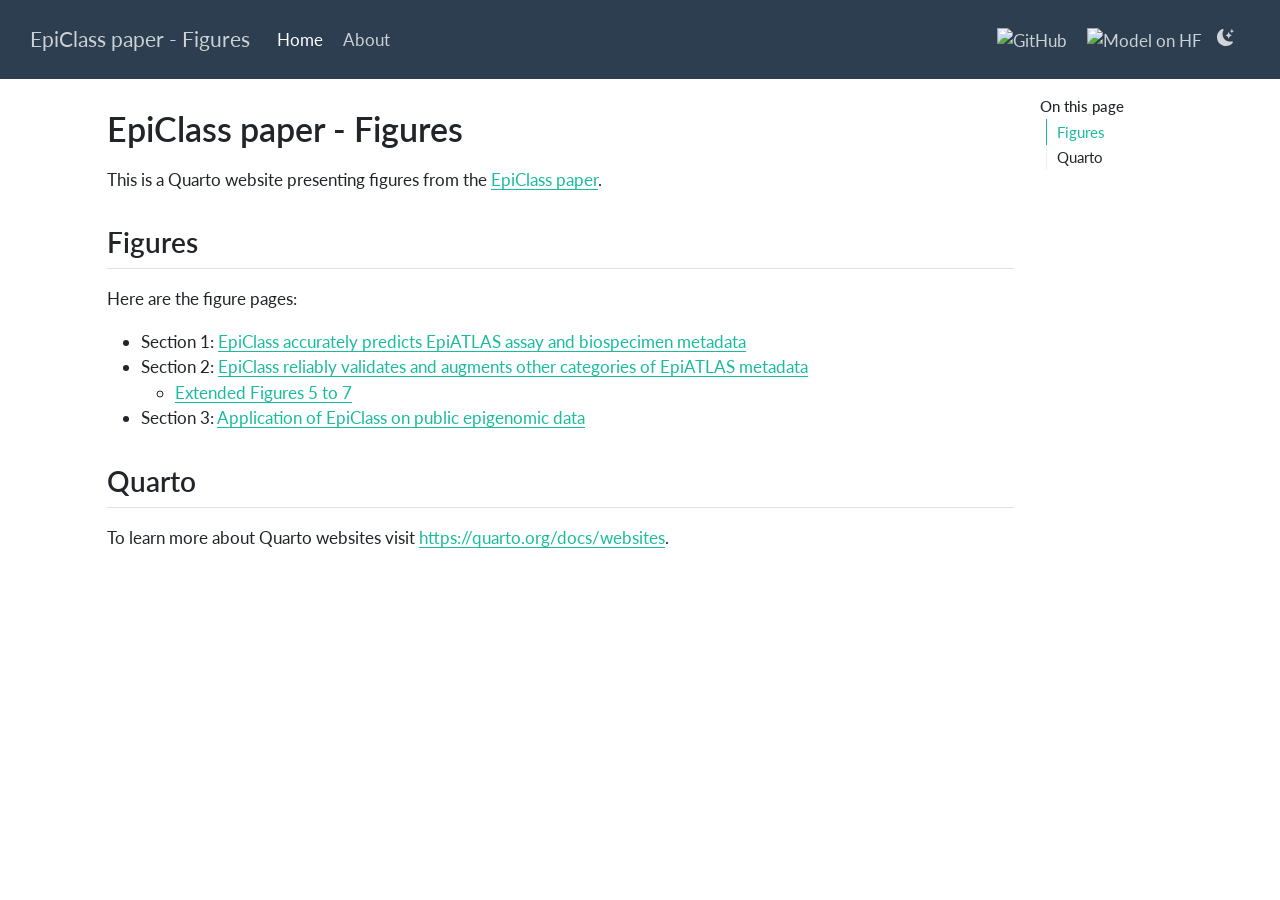
==== commit 92c8f9ad: "Quarto: Update permalinks and re-render the site Point the code permalinks at master commits.  Re-re" ====
--- a/docs/epiclass-paper/index.html
+++ b/docs/epiclass-paper/index.html
@@ -2,7 +2,7 @@
 <html xmlns="http://www.w3.org/1999/xhtml" lang="en" xml:lang="en"><head>
 
 <meta charset="utf-8">
-<meta name="generator" content="quarto-1.9.37">
+<meta name="generator" content="quarto-1.10.20">
 
 <meta name="viewport" content="width=device-width, initial-scale=1.0, user-scalable=yes">
 
@@ -12,10 +12,13 @@
 /* Default styles provided by pandoc.
 ** See https://pandoc.org/MANUAL.html#variables-for-html for config info.
 */
-code{white-space: pre-wrap;}
 span.smallcaps{font-variant: small-caps;}
-div.columns{display: flex; gap: min(4vw, 1.5em);}
-div.column{flex: auto; overflow-x: auto;}
+div.columns{display: flex; gap: 1.5em;}
+div.column{flex: auto;}
+@media screen {
+div.columns{gap: min(4vw, 1.5em);}
+div.column{overflow-x: auto;}
+}
 div.hanging-indent{margin-left: 1.5em; text-indent: -1.5em;}
 ul.task-list{list-style: none;}
 ul.task-list li input[type="checkbox"] {
@@ -39,14 +42,14 @@
 <script src="site_libs/quarto-html/tippy.umd.min.js"></script>
 <script src="site_libs/quarto-html/anchor.min.js"></script>
 <link href="site_libs/quarto-html/tippy.css" rel="stylesheet">
-<link href="site_libs/quarto-html/quarto-syntax-highlighting-7f8f88aac4f3542376d5c11b86a4c14d.css" rel="stylesheet" class="quarto-color-scheme" id="quarto-text-highlighting-styles">
-<link href="site_libs/quarto-html/quarto-syntax-highlighting-dark-d0ae9245876894da5ac7e18953ecc5cc.css" rel="stylesheet" class="quarto-color-scheme quarto-color-alternate" id="quarto-text-highlighting-styles">
-<link href="site_libs/quarto-html/quarto-syntax-highlighting-7f8f88aac4f3542376d5c11b86a4c14d.css" rel="stylesheet" class="quarto-color-scheme-extra" id="quarto-text-highlighting-styles">
+<link href="site_libs/quarto-html/quarto-syntax-highlighting-17888a1159294d3eb470f19f6f52f5a5.css" rel="stylesheet" class="quarto-color-scheme" id="quarto-text-highlighting-styles">
+<link href="site_libs/quarto-html/quarto-syntax-highlighting-dark-0ae969d3293726db143f6e9eb89af930.css" rel="stylesheet" class="quarto-color-scheme quarto-color-alternate" id="quarto-text-highlighting-styles">
+<link href="site_libs/quarto-html/quarto-syntax-highlighting-17888a1159294d3eb470f19f6f52f5a5.css" rel="stylesheet" class="quarto-color-scheme-extra" id="quarto-text-highlighting-styles">
 <script src="site_libs/bootstrap/bootstrap.min.js"></script>
 <link href="site_libs/bootstrap/bootstrap-icons.css" rel="stylesheet">
-<link href="site_libs/bootstrap/bootstrap-ccfd2e8edac453e2cd6bf10be5bb8220.min.css" rel="stylesheet" append-hash="true" class="quarto-color-scheme" id="quarto-bootstrap" data-mode="light">
-<link href="site_libs/bootstrap/bootstrap-dark-0bb17cc96dacb0f610bd5f8b581cd874.min.css" rel="stylesheet" append-hash="true" class="quarto-color-scheme quarto-color-alternate" id="quarto-bootstrap" data-mode="dark">
-<link href="site_libs/bootstrap/bootstrap-ccfd2e8edac453e2cd6bf10be5bb8220.min.css" rel="stylesheet" append-hash="true" class="quarto-color-scheme-extra" id="quarto-bootstrap" data-mode="light">
+<link href="site_libs/bootstrap/bootstrap-83abcd4421afdc3523960d16b5c95b4a.min.css" rel="stylesheet" append-hash="true" class="quarto-color-scheme" id="quarto-bootstrap" data-mode="light">
+<link href="site_libs/bootstrap/bootstrap-dark-9bf16d2051a7eace6f64b4dfc3931c43.min.css" rel="stylesheet" append-hash="true" class="quarto-color-scheme quarto-color-alternate" id="quarto-bootstrap" data-mode="dark">
+<link href="site_libs/bootstrap/bootstrap-83abcd4421afdc3523960d16b5c95b4a.min.css" rel="stylesheet" append-hash="true" class="quarto-color-scheme-extra" id="quarto-bootstrap" data-mode="light">
 <script id="quarto-search-options" type="application/json">{
   "location": "navbar",
   "copy-button": false,
@@ -338,7 +341,7 @@
 <li>Section 1: <a href="./figs/sec1.html">EpiClass accurately predicts EpiATLAS assay and biospecimen metadata</a></li>
 <li>Section 2: <a href="./figs/sec2.html">EpiClass reliably validates and augments other categories of EpiATLAS metadata</a>
 <ul>
-<li><a href="./figs/sec2-supp.html">Supplementary figures 5 to 7</a></li>
+<li><a href="./figs/sec2-supp.html">Extended Figures 5 to 7</a></li>
 </ul></li>
 <li>Section 3: <a href="./figs/sec3.html">Application of EpiClass on public epigenomic data</a></li>
 </ul>
--- a/docs/epiclass-paper/site_libs/quarto-html/quarto-syntax-highlighting-17888a1159294d3eb470f19f6f52f5a5.css
+++ b/docs/epiclass-paper/site_libs/quarto-html/quarto-syntax-highlighting-17888a1159294d3eb470f19f6f52f5a5.css
@@ -0,0 +1,236 @@
+/* quarto syntax highlight colors */
+:root {
+  --quarto-hl-ot-color: #003B4F;
+  --quarto-hl-at-color: #657422;
+  --quarto-hl-ss-color: #20794D;
+  --quarto-hl-an-color: #5E5E5E;
+  --quarto-hl-fu-color: #4758AB;
+  --quarto-hl-st-color: #20794D;
+  --quarto-hl-cf-color: #003B4F;
+  --quarto-hl-op-color: #5E5E5E;
+  --quarto-hl-er-color: #AD0000;
+  --quarto-hl-bn-color: #AD0000;
+  --quarto-hl-al-color: #AD0000;
+  --quarto-hl-va-color: #111111;
+  --quarto-hl-bu-color: inherit;
+  --quarto-hl-ex-color: inherit;
+  --quarto-hl-pp-color: #AD0000;
+  --quarto-hl-in-color: #5E5E5E;
+  --quarto-hl-vs-color: #20794D;
+  --quarto-hl-wa-color: #5E5E5E;
+  --quarto-hl-do-color: #5E5E5E;
+  --quarto-hl-im-color: #00769E;
+  --quarto-hl-ch-color: #20794D;
+  --quarto-hl-dt-color: #AD0000;
+  --quarto-hl-fl-color: #AD0000;
+  --quarto-hl-co-color: #5E5E5E;
+  --quarto-hl-cv-color: #5E5E5E;
+  --quarto-hl-cn-color: #8f5902;
+  --quarto-hl-sc-color: #5E5E5E;
+  --quarto-hl-dv-color: #AD0000;
+  --quarto-hl-kw-color: #003B4F;
+}
+
+/* other quarto variables */
+:root {
+  --quarto-font-monospace: SFMono-Regular, Menlo, Monaco, Consolas, "Liberation Mono", "Courier New", monospace;
+}
+
+/* syntax highlight based on Pandoc's rules */
+pre > code.sourceCode > span {
+  color: #003B4F;
+}
+
+code.sourceCode > span {
+  color: #003B4F;
+}
+
+div.sourceCode,
+div.sourceCode pre.sourceCode {
+  color: #003B4F;
+}
+
+/* Normal */
+code span {
+  color: #003B4F;
+}
+
+/* Alert */
+code span.al {
+  color: #AD0000;
+  font-style: inherit;
+}
+
+/* Annotation */
+code span.an {
+  color: #5E5E5E;
+  font-style: inherit;
+}
+
+/* Attribute */
+code span.at {
+  color: #657422;
+  font-style: inherit;
+}
+
+/* BaseN */
+code span.bn {
+  color: #AD0000;
+  font-style: inherit;
+}
+
+/* BuiltIn */
+code span.bu {
+  font-style: inherit;
+}
+
+/* ControlFlow */
+code span.cf {
+  color: #003B4F;
+  font-weight: bold;
+  font-style: inherit;
+}
+
+/* Char */
+code span.ch {
+  color: #20794D;
+  font-style: inherit;
+}
+
+/* Constant */
+code span.cn {
+  color: #8f5902;
+  font-style: inherit;
+}
+
+/* Comment */
+code span.co {
+  color: #5E5E5E;
+  font-style: inherit;
+}
+
+/* CommentVar */
+code span.cv {
+  color: #5E5E5E;
+  font-style: italic;
+}
+
+/* Documentation */
+code span.do {
+  color: #5E5E5E;
+  font-style: italic;
+}
+
+/* DataType */
+code span.dt {
+  color: #AD0000;
+  font-style: inherit;
+}
+
+/* DecVal */
+code span.dv {
+  color: #AD0000;
+  font-style: inherit;
+}
+
+/* Error */
+code span.er {
+  color: #AD0000;
+  font-style: inherit;
+}
+
+/* Extension */
+code span.ex {
+  font-style: inherit;
+}
+
+/* Float */
+code span.fl {
+  color: #AD0000;
+  font-style: inherit;
+}
+
+/* Function */
+code span.fu {
+  color: #4758AB;
+  font-style: inherit;
+}
+
+/* Import */
+code span.im {
+  color: #00769E;
+  font-style: inherit;
+}
+
+/* Information */
+code span.in {
+  color: #5E5E5E;
+  font-style: inherit;
+}
+
+/* Keyword */
+code span.kw {
+  color: #003B4F;
+  font-weight: bold;
+  font-style: inherit;
+}
+
+/* Operator */
+code span.op {
+  color: #5E5E5E;
+  font-style: inherit;
+}
+
+/* Other */
+code span.ot {
+  color: #003B4F;
+  font-style: inherit;
+}
+
+/* Preprocessor */
+code span.pp {
+  color: #AD0000;
+  font-style: inherit;
+}
+
+/* SpecialChar */
+code span.sc {
+  color: #5E5E5E;
+  font-style: inherit;
+}
+
+/* SpecialString */
+code span.ss {
+  color: #20794D;
+  font-style: inherit;
+}
+
+/* String */
+code span.st {
+  color: #20794D;
+  font-style: inherit;
+}
+
+/* Variable */
+code span.va {
+  color: #111111;
+  font-style: inherit;
+}
+
+/* VerbatimString */
+code span.vs {
+  color: #20794D;
+  font-style: inherit;
+}
+
+/* Warning */
+code span.wa {
+  color: #5E5E5E;
+  font-style: italic;
+}
+
+.prevent-inlining {
+  content: "</";
+}
+
+/*# sourceMappingURL=fadfc755eec066e9e3d699cf819c3e33.css.map */
--- a/docs/epiclass-paper/site_libs/quarto-html/quarto-syntax-highlighting-dark-0ae969d3293726db143f6e9eb89af930.css
+++ b/docs/epiclass-paper/site_libs/quarto-html/quarto-syntax-highlighting-dark-0ae969d3293726db143f6e9eb89af930.css
@@ -0,0 +1,219 @@
+/* quarto syntax highlight colors */
+:root {
+  --quarto-hl-al-color: #f07178;
+  --quarto-hl-an-color: #d4d0ab;
+  --quarto-hl-at-color: #00e0e0;
+  --quarto-hl-bn-color: #d4d0ab;
+  --quarto-hl-bu-color: #abe338;
+  --quarto-hl-ch-color: #abe338;
+  --quarto-hl-co-color: #f8f8f2;
+  --quarto-hl-cv-color: #ffd700;
+  --quarto-hl-cn-color: #ffd700;
+  --quarto-hl-cf-color: #ffa07a;
+  --quarto-hl-dt-color: #ffa07a;
+  --quarto-hl-dv-color: #d4d0ab;
+  --quarto-hl-do-color: #f8f8f2;
+  --quarto-hl-er-color: #f07178;
+  --quarto-hl-ex-color: #00e0e0;
+  --quarto-hl-fl-color: #d4d0ab;
+  --quarto-hl-fu-color: #ffa07a;
+  --quarto-hl-im-color: #abe338;
+  --quarto-hl-in-color: #d4d0ab;
+  --quarto-hl-kw-color: #ffa07a;
+  --quarto-hl-op-color: #ffa07a;
+  --quarto-hl-ot-color: #00e0e0;
+  --quarto-hl-pp-color: #dcc6e0;
+  --quarto-hl-re-color: #00e0e0;
+  --quarto-hl-sc-color: #abe338;
+  --quarto-hl-ss-color: #abe338;
+  --quarto-hl-st-color: #abe338;
+  --quarto-hl-va-color: #00e0e0;
+  --quarto-hl-vs-color: #abe338;
+  --quarto-hl-wa-color: #dcc6e0;
+}
+
+/* other quarto variables */
+:root {
+  --quarto-font-monospace: SFMono-Regular, Menlo, Monaco, Consolas, "Liberation Mono", "Courier New", monospace;
+}
+
+/* syntax highlight based on Pandoc's rules */
+pre > code.sourceCode > span {
+  color: #f8f8f2;
+}
+
+code.sourceCode > span {
+  color: #f8f8f2;
+}
+
+div.sourceCode,
+div.sourceCode pre.sourceCode {
+  color: #f8f8f2;
+}
+
+/* Normal */
+code span {
+  color: #f8f8f2;
+}
+
+/* Alert */
+code span.al {
+  color: #f07178;
+}
+
+/* Annotation */
+code span.an {
+  color: #d4d0ab;
+}
+
+/* Attribute */
+code span.at {
+  color: #00e0e0;
+}
+
+/* BaseN */
+code span.bn {
+  color: #d4d0ab;
+}
+
+/* BuiltIn */
+code span.bu {
+  color: #abe338;
+}
+
+/* ControlFlow */
+code span.cf {
+  font-weight: bold;
+  color: #ffa07a;
+}
+
+/* Char */
+code span.ch {
+  color: #abe338;
+}
+
+/* Constant */
+code span.cn {
+  color: #ffd700;
+}
+
+/* Comment */
+code span.co {
+  font-style: italic;
+  color: #f8f8f2;
+}
+
+/* CommentVar */
+code span.cv {
+  color: #ffd700;
+}
+
+/* Documentation */
+code span.do {
+  color: #f8f8f2;
+}
+
+/* DataType */
+code span.dt {
+  color: #ffa07a;
+}
+
+/* DecVal */
+code span.dv {
+  color: #d4d0ab;
+}
+
+/* Error */
+code span.er {
+  color: #f07178;
+  text-decoration: underline;
+}
+
+/* Extension */
+code span.ex {
+  font-weight: bold;
+  color: #00e0e0;
+}
+
+/* Float */
+code span.fl {
+  color: #d4d0ab;
+}
+
+/* Function */
+code span.fu {
+  color: #ffa07a;
+}
+
+/* Import */
+code span.im {
+  color: #abe338;
+}
+
+/* Information */
+code span.in {
+  color: #d4d0ab;
+}
+
+/* Keyword */
+code span.kw {
+  font-weight: bold;
+  color: #ffa07a;
+}
+
+/* Operator */
+code span.op {
+  color: #ffa07a;
+}
+
+/* Other */
+code span.ot {
+  color: #00e0e0;
+}
+
+/* Preprocessor */
+code span.pp {
+  color: #dcc6e0;
+}
+
+/* RegionMarker */
+code span.re {
+  background-color: #f8f8f2;
+  color: #00e0e0;
+}
+
+/* SpecialChar */
+code span.sc {
+  color: #abe338;
+}
+
+/* SpecialString */
+code span.ss {
+  color: #abe338;
+}
+
+/* String */
+code span.st {
+  color: #abe338;
+}
+
+/* Variable */
+code span.va {
+  color: #00e0e0;
+}
+
+/* VerbatimString */
+code span.vs {
+  color: #abe338;
+}
+
+/* Warning */
+code span.wa {
+  color: #dcc6e0;
+}
+
+.prevent-inlining {
+  content: "</";
+}
+
+/*# sourceMappingURL=84910969ad8899fa0525f9d276a92ad7.css.map */
--- a/docs/epiclass-paper/site_libs/quarto-html/quarto-syntax-highlighting-17888a1159294d3eb470f19f6f52f5a5.css
+++ b/docs/epiclass-paper/site_libs/quarto-html/quarto-syntax-highlighting-17888a1159294d3eb470f19f6f52f5a5.css
@@ -0,0 +1,236 @@
+/* quarto syntax highlight colors */
+:root {
+  --quarto-hl-ot-color: #003B4F;
+  --quarto-hl-at-color: #657422;
+  --quarto-hl-ss-color: #20794D;
+  --quarto-hl-an-color: #5E5E5E;
+  --quarto-hl-fu-color: #4758AB;
+  --quarto-hl-st-color: #20794D;
+  --quarto-hl-cf-color: #003B4F;
+  --quarto-hl-op-color: #5E5E5E;
+  --quarto-hl-er-color: #AD0000;
+  --quarto-hl-bn-color: #AD0000;
+  --quarto-hl-al-color: #AD0000;
+  --quarto-hl-va-color: #111111;
+  --quarto-hl-bu-color: inherit;
+  --quarto-hl-ex-color: inherit;
+  --quarto-hl-pp-color: #AD0000;
+  --quarto-hl-in-color: #5E5E5E;
+  --quarto-hl-vs-color: #20794D;
+  --quarto-hl-wa-color: #5E5E5E;
+  --quarto-hl-do-color: #5E5E5E;
+  --quarto-hl-im-color: #00769E;
+  --quarto-hl-ch-color: #20794D;
+  --quarto-hl-dt-color: #AD0000;
+  --quarto-hl-fl-color: #AD0000;
+  --quarto-hl-co-color: #5E5E5E;
+  --quarto-hl-cv-color: #5E5E5E;
+  --quarto-hl-cn-color: #8f5902;
+  --quarto-hl-sc-color: #5E5E5E;
+  --quarto-hl-dv-color: #AD0000;
+  --quarto-hl-kw-color: #003B4F;
+}
+
+/* other quarto variables */
+:root {
+  --quarto-font-monospace: SFMono-Regular, Menlo, Monaco, Consolas, "Liberation Mono", "Courier New", monospace;
+}
+
+/* syntax highlight based on Pandoc's rules */
+pre > code.sourceCode > span {
+  color: #003B4F;
+}
+
+code.sourceCode > span {
+  color: #003B4F;
+}
+
+div.sourceCode,
+div.sourceCode pre.sourceCode {
+  color: #003B4F;
+}
+
+/* Normal */
+code span {
+  color: #003B4F;
+}
+
+/* Alert */
+code span.al {
+  color: #AD0000;
+  font-style: inherit;
+}
+
+/* Annotation */
+code span.an {
+  color: #5E5E5E;
+  font-style: inherit;
+}
+
+/* Attribute */
+code span.at {
+  color: #657422;
+  font-style: inherit;
+}
+
+/* BaseN */
+code span.bn {
+  color: #AD0000;
+  font-style: inherit;
+}
+
+/* BuiltIn */
+code span.bu {
+  font-style: inherit;
+}
+
+/* ControlFlow */
+code span.cf {
+  color: #003B4F;
+  font-weight: bold;
+  font-style: inherit;
+}
+
+/* Char */
+code span.ch {
+  color: #20794D;
+  font-style: inherit;
+}
+
+/* Constant */
+code span.cn {
+  color: #8f5902;
+  font-style: inherit;
+}
+
+/* Comment */
+code span.co {
+  color: #5E5E5E;
+  font-style: inherit;
+}
+
+/* CommentVar */
+code span.cv {
+  color: #5E5E5E;
+  font-style: italic;
+}
+
+/* Documentation */
+code span.do {
+  color: #5E5E5E;
+  font-style: italic;
+}
+
+/* DataType */
+code span.dt {
+  color: #AD0000;
+  font-style: inherit;
+}
+
+/* DecVal */
+code span.dv {
+  color: #AD0000;
+  font-style: inherit;
+}
+
+/* Error */
+code span.er {
+  color: #AD0000;
+  font-style: inherit;
+}
+
+/* Extension */
+code span.ex {
+  font-style: inherit;
+}
+
+/* Float */
+code span.fl {
+  color: #AD0000;
+  font-style: inherit;
+}
+
+/* Function */
+code span.fu {
+  color: #4758AB;
+  font-style: inherit;
+}
+
+/* Import */
+code span.im {
+  color: #00769E;
+  font-style: inherit;
+}
+
+/* Information */
+code span.in {
+  color: #5E5E5E;
+  font-style: inherit;
+}
+
+/* Keyword */
+code span.kw {
+  color: #003B4F;
+  font-weight: bold;
+  font-style: inherit;
+}
+
+/* Operator */
+code span.op {
+  color: #5E5E5E;
+  font-style: inherit;
+}
+
+/* Other */
+code span.ot {
+  color: #003B4F;
+  font-style: inherit;
+}
+
+/* Preprocessor */
+code span.pp {
+  color: #AD0000;
+  font-style: inherit;
+}
+
+/* SpecialChar */
+code span.sc {
+  color: #5E5E5E;
+  font-style: inherit;
+}
+
+/* SpecialString */
+code span.ss {
+  color: #20794D;
+  font-style: inherit;
+}
+
+/* String */
+code span.st {
+  color: #20794D;
+  font-style: inherit;
+}
+
+/* Variable */
+code span.va {
+  color: #111111;
+  font-style: inherit;
+}
+
+/* VerbatimString */
+code span.vs {
+  color: #20794D;
+  font-style: inherit;
+}
+
+/* Warning */
+code span.wa {
+  color: #5E5E5E;
+  font-style: italic;
+}
+
+.prevent-inlining {
+  content: "</";
+}
+
+/*# sourceMappingURL=fadfc755eec066e9e3d699cf819c3e33.css.map */
